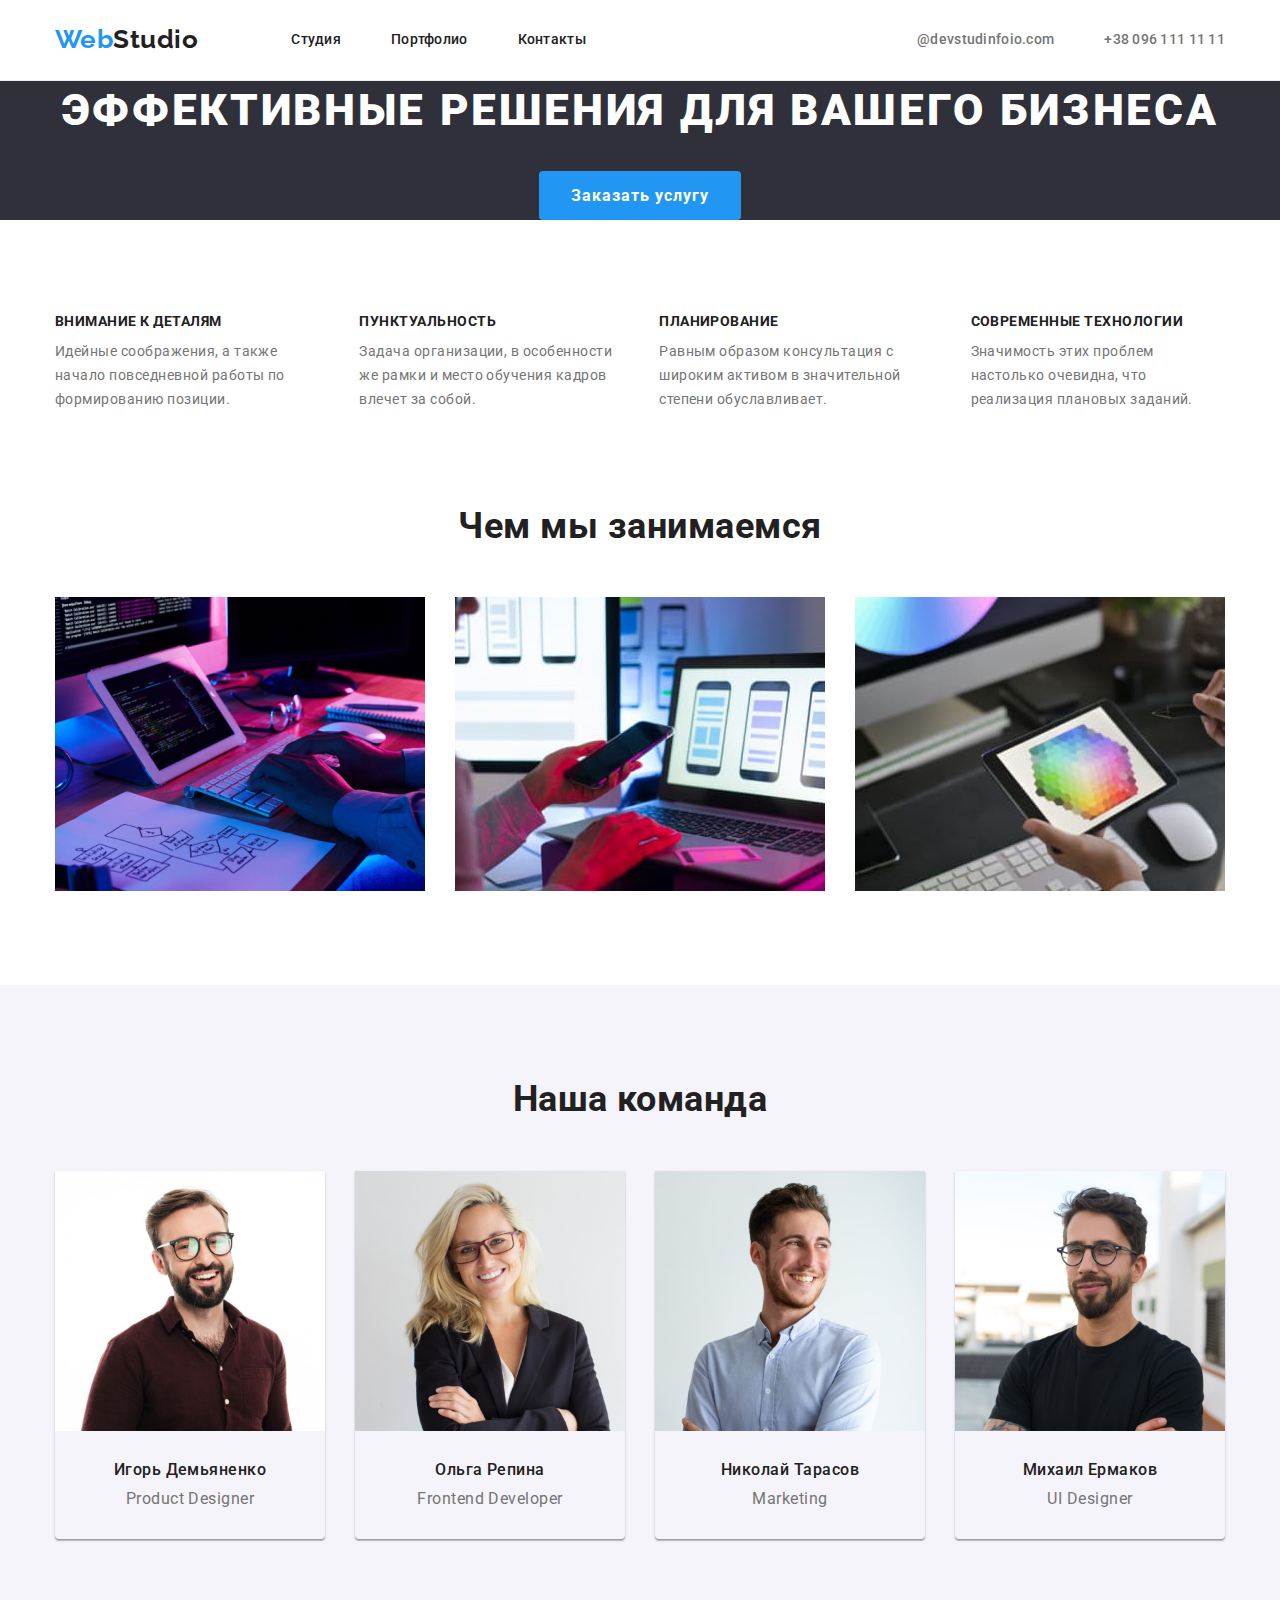
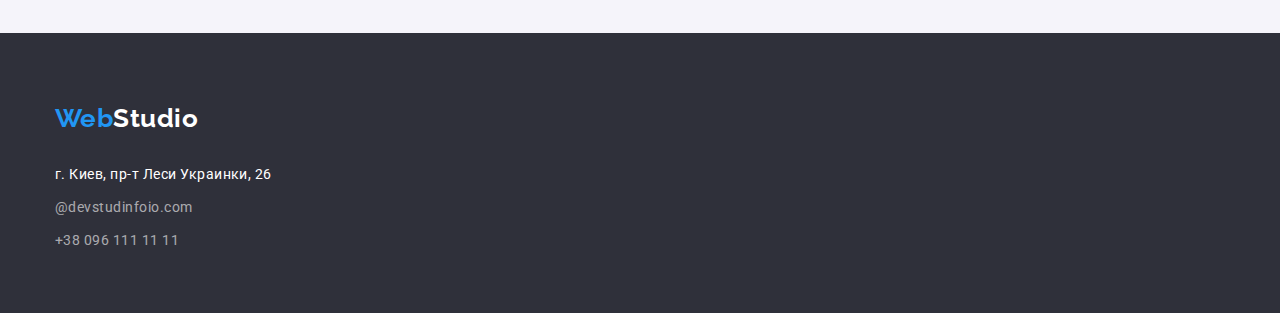
==== index.html @ 8204c412 "home work-4" ====
<!DOCTYPE html>
<html lang="en">
<head>
    <meta charset="UTF-8">
    <meta http-equiv="X-UA-Compatible" content="IE=edge">
    <meta name="viewport" content="width=device-width, initial-scale=1.0">
    <title>Document</title>
    <link rel="preconnect" href="https://fonts.googleapis.com">
    <link rel="preconnect" href="https://fonts.gstatic.com" crossorigin>
    <link href="https://fonts.googleapis.com/css2?family=Raleway:wght@700&family=Roboto:wght@400;500;700;900&display=swap" rel="stylesheet">
    <link rel="stylesheet" href="https://cdnjs.cloudflare.com/ajax/libs/modern-normalize/1.1.0/modern-normalize.min.css">
    <link rel="stylesheet" href="./css/styles.css">
</head>
<body>
    <header class="page-header">
        <div class="container flex-box">
            <nav class="page-nav">
                <a href="./index.html" class="logo"><span class="logo-web">Web</span>Studio</a>
                <ul class="nav-list list">
                    <li class="nav-item"><a href="./index.html">Студия</a></li>
                    <li class="nav-item"><a href="./portfolio.html">Портфолио</a></li>
                    <li class="nav-item"><a href="">Контакты</a></li>
                </ul>
            </nav>
            <ul class="contacts-list list">
                <li class="contact-item"><a href="mailto:@devstudinfoio.com">@devstudinfoio.com</a></li>
                <li class="contact-item"><a href="tel:+380961111111">+38 096 111 11 11</a></li>
            </ul>
        </div>
    </header>
    <main>
        <section class="hero">
            <h1 class="hero-title">Эффективные решения для вашего бизнеса</h1>
            <button type="button" class="hero-btn"> Заказать услугу</button>
        </section>
        <section class="description container section"> 
            <ul class="description-list list">
                <li class="description-item">
                    <h3 class="description-title">Внимание к деталям</h3>
                    <p class="description-text">Идейные соображения, а также начало повседневной работы по формированию позиции.</p>
                </li>
                <li class="description-item">
                    <h3 class="description-title">Пунктуальность</h3>
                    <p class="description-text">Задача организации, в особенности же рамки и место обучения кадров влечет за собой.</p>
                </li>
                <li class="description-item">
                    <h3 class="description-title">Планирование</h3>
                    <p class="description-text">Равным образом консультация с широким активом в значительной степени обуславливает.</p>
                </li>
                <li class="description-item">
                    <h3 class="description-title">Современные технологии</h3>
                    <p class="description-text">Значимость этих проблем настолько очевидна, что реализация плановых заданий.</p>
                </li>
            </ul>
        </section>
        <section class="work container ">
            <h2 class="work-title">Чем мы занимаемся</h2>
            <ul class="work-title-list list">
                <li class="work-img"><img src="./images/img.jpg" alt="Програміст набераэ код на iMac" width="370" height="294">
                </li>
                <li class="work-img"><img src="./images/img-1.jpg" alt="Людина з телефоном в руках" width="370" height="294">
                </li>
                <li class="work-img"><img src="./images/img-2.jpg" alt="Планшет з відкритою пілітрою" width="370" height="294">
                </li>
            </ul>
        </section>
        <section class="team section">
            <div class="container">
                <h2 class="team-title">Наша команда</h2>
                <ul class="team-list list">
                    <li class="team-box">
                        <img src="./images/img-3.jpg" alt="Игорь Демьяненко" width="270" height="260">
                        <div class="team-container">
                            <h3 class="team-name">Игорь Демьяненко</h3>
                            <p class="team-text">Product Designer</p>
                        </div>   
                    </li>
                    <li class="team-box">
                        <img src="./images/img-4.jpg" alt="Ольга Репина" width="270" height="260">
                        <div class="team-container">
                            <h3 class="team-name">Ольга Репина</h3>
                            <p class="team-text">Frontend Developer</p>
                        </div>
                    </li>
                    <li class="team-box">
                        <img src="./images/img-5.jpg" alt="Николай Тарасов" width="270" height="260">
                        <div class="team-container">
                            <h3 class="team-name">Николай Тарасов</h3>
                            <p class="team-text">Marketing</p>
                        </div>
                    </li>
                    <li class="team-box">
                        <img src="./images/img-6.jpg" alt="Михаил Ермаков" width="270" height="260">
                        <div class="team-container">
                            <h3 class="team-name">Михаил Ермаков</h3>
                            <p class="team-text">UI Designer</p>
                        </div>
                    </li>
                </ul>
            </div>
        </section>
    </main> 
    <footer class="footer">
        <div class="container footer-box">
            <a href="./index.html" class="footer-logo"><span class="footer-logo-web">Web</span>Studio</a>
            <address class="contact">
                <p class="footer-location">г. Киев, пр-т Леси Украинки, 26</p>
                <a href="mailto:@devstudinfoio.com" class="footer-contact">@devstudinfoio.com</a>
                <a href="tel:+380961111111" class="footer-contact">+38 096 111 11 11</a>
            </address>
        </div>
    </footer> 
</body>
</html>
---- css/styles.css ----
:root {
  --heading-text-color: #212121;
  --text-color: #757575;
  --accent-color: #2196f3;
  --primary-white-color: #ffffff;
}
body {
  background-color: var(--primary-white-color);
  color: var(--heading-text-color);
  font-family: Roboto, sans-serif;
  letter-spacing: 0.03em;
}

h1,
h2,
h3,
p {
  margin-top: 0;
  margin-bottom: 0;
}

img {
  display: block;
  max-width: 100%;
  height: auto;
}

.section {
  padding-top: 94px;
  padding-bottom: 94px;
}

.container {
  width: 1200px;
  margin-left: auto;
  margin-right: auto;
  padding-left: 15px;
  padding-right: 15px;
  /* outline: 2px solid tomato; */
}

/* Logo */
.logo {
  text-decoration: none;
  color: var(--heading-text-color);
  font-family: Raleway, sans-serif;
  font-weight: bold;
  font-size: 26px;
  line-height: 1.2;
}

.list {
  padding: 0%;
  margin: 0;
  list-style: none;
}

.logo-web {
  color: var(--accent-color);
}

/* Header */

.page-header {
  border-bottom: 1px solid #ececec;
}

.page-nav {
  display: flex;
  align-items: center;
}

.flex-box {
  display: flex;
}

.nav-list {
  display: flex;
  margin-left: 93px;
}

/* .nav-list .nav-item:not(:last-child) {
  margin-right: 50px;
} */

.nav-list .nav-item + .nav-item {
  margin-left: 50px;
}

.nav-item a {
  display: block;
  padding-top: 32px;
  padding-bottom: 32px;

  color: var(--heading-text-color);

  text-decoration: none;
  letter-spacing: 0.02em;
  font-weight: 500;
  font-size: 14px;
  line-height: 1.14;
}

.nav-item a:hover,
.nav-item a:focus {
  color: var(--accent-color);
}

.contacts-list {
  display: flex;
  margin-left: auto;
}

.contacts-list .contact-item + .contact-item {
  margin-left: 50px;
}

.contact-item a {
  display: block;
  padding-top: 32px;
  padding-bottom: 32px;

  color: var(--text-color);

  text-decoration: none;
  letter-spacing: 0.02em;
  font-weight: 500;
  font-size: 14px;
  line-height: 1.14;
}

.contact-item a:hover,
.contact-item a:focus {
  color: var(--accent-color);
}

/*Hero */
.hero {
  text-align: center;
}

.hero-title {
  margin-top: 0;
  margin-bottom: 30px;
  color: var(--primary-white-color);
  font-weight: 900;
  font-size: 44px;
  line-height: 1.36;
  letter-spacing: 0.06em;
  text-transform: uppercase;
}

.hero-btn {
  border-radius: 4px;
  padding: 10px 32px;

  background-color: var(--accent-color);
  color: var(--primary-white-color);
  font-weight: bold;
  font-size: 16px;
  line-height: 1.85;
  letter-spacing: 0.06em;
  border: none;
}

/* Hero filter btn */
.filter-btn {
  padding: 6px 22px;

  border: none;
  border-radius: 4px;

  color: var(--heading-text-color);
  background-color: #f5f4fa;
  font-weight: 500;
  font-size: 16px;
  line-height: 1.6;
  font-family: Roboto;
}

.filter-btn:hover,
.filter-btn:focus {
  color: var(--primary-white-color);
  background-color: var(--accent-color);

  box-shadow: 0px 3px 1px rgba(0, 0, 0, 0.1), 0px 1px 2px rgba(0, 0, 0, 0.08),
    0px 2px 2px rgba(0, 0, 0, 0.12);
}

.filter-list {
  display: flex;
  justify-content: center;
  margin-bottom: 50px;
}

.filter-list .item-btn + .item-btn {
  margin-left: 8px;
}

/* Main */

/* Portfolio */

.title-portfolio {
  display: none;
}

/* description */

.description-title {
  margin-bottom: 10px;
  font-weight: bold;
  font-size: 14px;
  line-height: 1.14;
  text-transform: uppercase;
}

.description-text {
  font-size: 14px;
  line-height: 1.7;
}

.description-text,
.team-text,
.example-text {
  color: var(--text-color);
}

.description-list {
  display: flex;
}

.description-list .description-item + .description-item {
  margin-left: 30px;
}

.example-item a {
  text-decoration: none;
}

.example-title {
  margin-bottom: 4px;

  color: var(--heading-text-color);
  font-size: 18px;
  line-height: 2;
  letter-spacing: 0.06em;
}

.example-text {
  font-size: 16px;
  line-height: 1.87;
}

.example-list {
  display: flex;
  flex-wrap: wrap;
  margin-bottom: -30px;
  margin-right: -30px;
}

.example-item {
  margin-bottom: 30px;
  margin-right: 30px;
}

.example-list > .contact-item {
  flex-basis: calc((100% - 60px) / 4);
}

.ex-box {
  padding: 20px 24px;
  background: #ffffff;
  border: 1px solid #eeeeee;
  box-sizing: border-box;
  border-top: none;
}

/* Work */

.work {
  padding-bottom: 94px;
}

.work-title-list {
  display: flex;
}
.work-title-list .work-img + .work-img {
  margin-left: 30px;
}

/* Team */

.team-container {
  padding-top: 30px;
  padding-bottom: 30px;
  text-align: center;
}

.team-list {
  display: flex;
}

.team-list .team-box + .team-box {
  margin-left: 30px;
}

.team {
  background-color: #f5f4fa;
}

.team-box {
  box-shadow: 0px 1px 3px rgba(0, 0, 0, 0.12), 0px 1px 1px rgba(0, 0, 0, 0.14),
    0px 2px 1px rgba(0, 0, 0, 0.2);
  border-radius: 0px 0px 4px 4px;
}

.work-title,
.team-title {
  margin-bottom: 50px;
  font-size: 36px;
  line-height: 1.16;
  text-align: center;
}

.team-name {
  margin-bottom: 10px;

  font-weight: 500;
  font-size: 16px;
  line-height: 1.18;
}

.team-text {
  font-size: 16px;
  line-height: 1.18;
}

/* Footer */

.footer a {
  text-decoration: none;
}

.footer-logo {
  margin-bottom: 20px;
  display: block;

  color: var(--primary-white-color);
  font-family: Raleway, sans-serif;
  font-weight: bold;
  font-size: 26px;
  line-height: 1.93;
}
.footer-location {
  margin-bottom: 9px;

  color: var(--primary-white-color);
  font-size: 14px;
  line-height: 1.71;
}

.footer-logo-web {
  color: var(--accent-color);
}

.footer-contact {
  display: block;
  color: rgba(255, 255, 255, 0.6);
  font-size: 14px;
  line-height: 1.71;
}

.footer-contact:not(:last-child) {
  margin-bottom: 9px;
}

.footer,
.hero {
  background-color: #2f303a;
}

.footer-logo,
.footer-contact,
.footer-location {
  font-style: normal;
}

.footer-box {
  padding-top: 60px;
  padding-bottom: 60px;
}
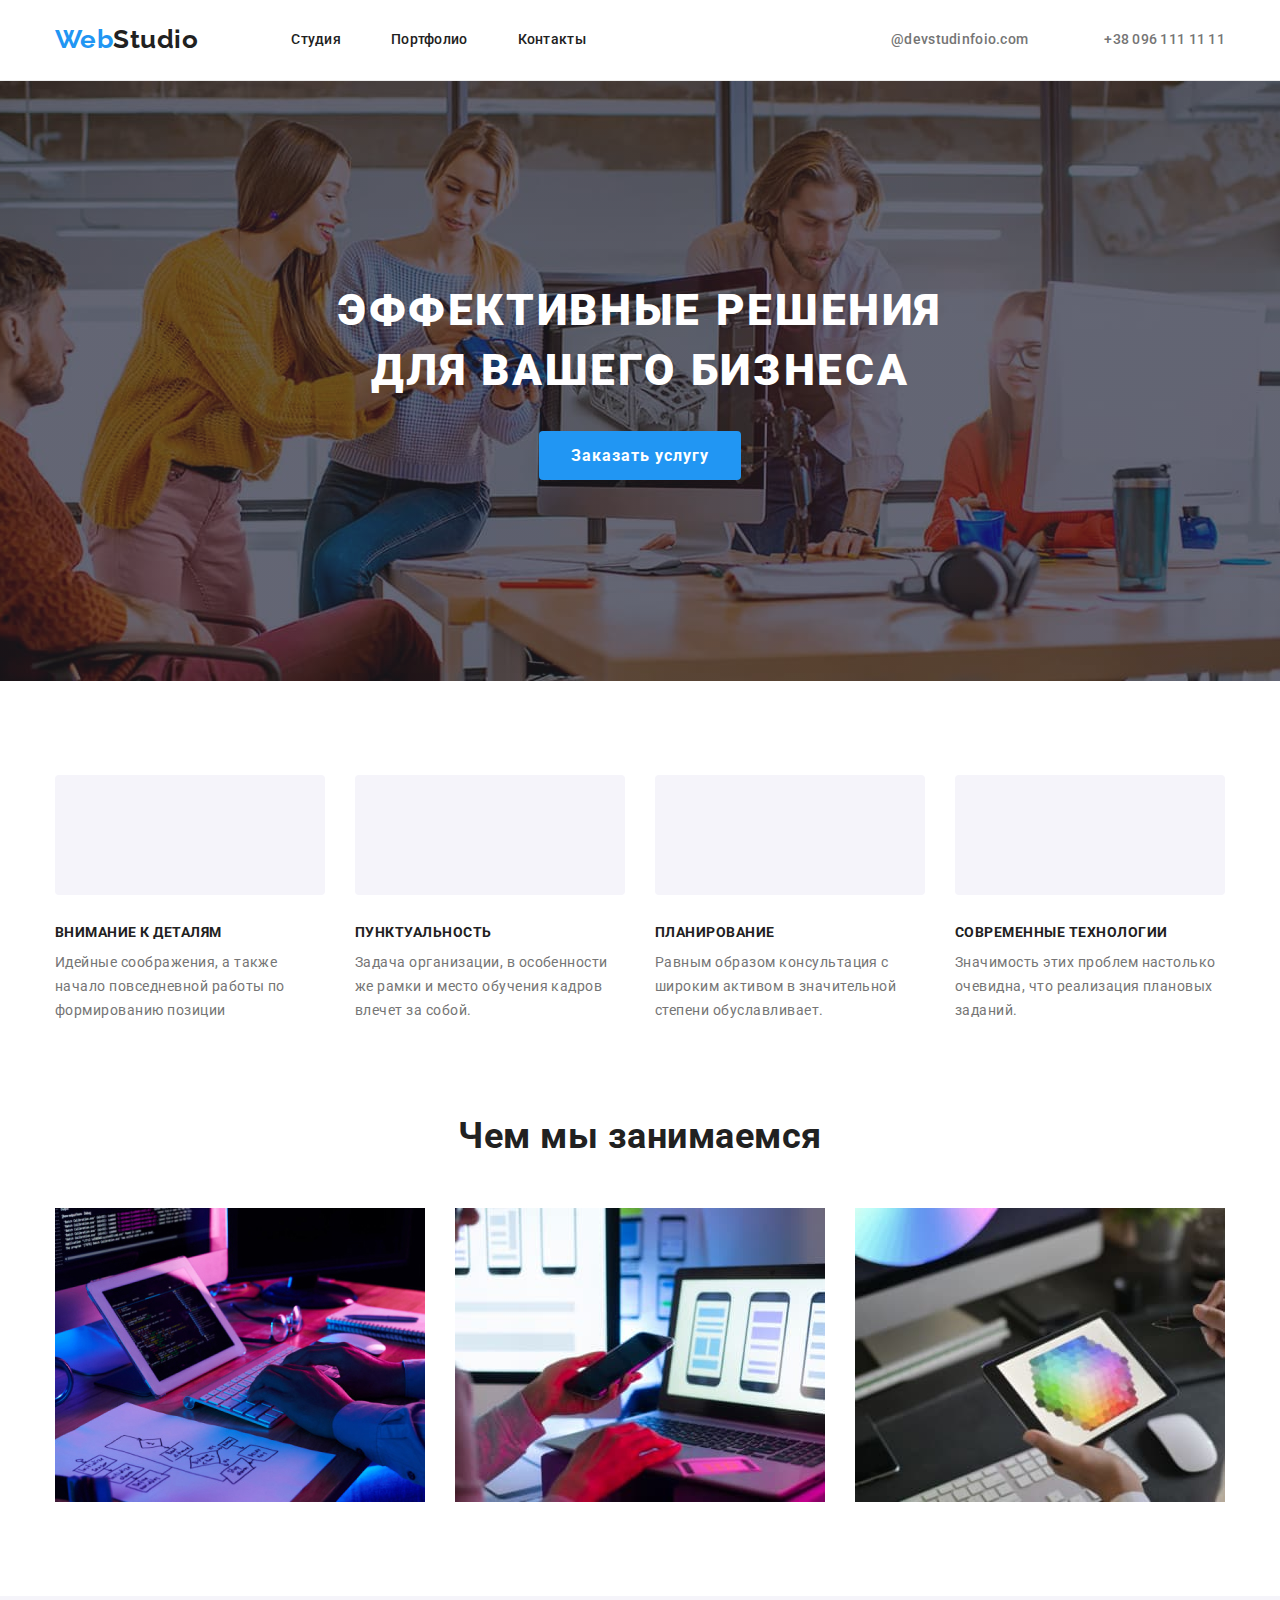
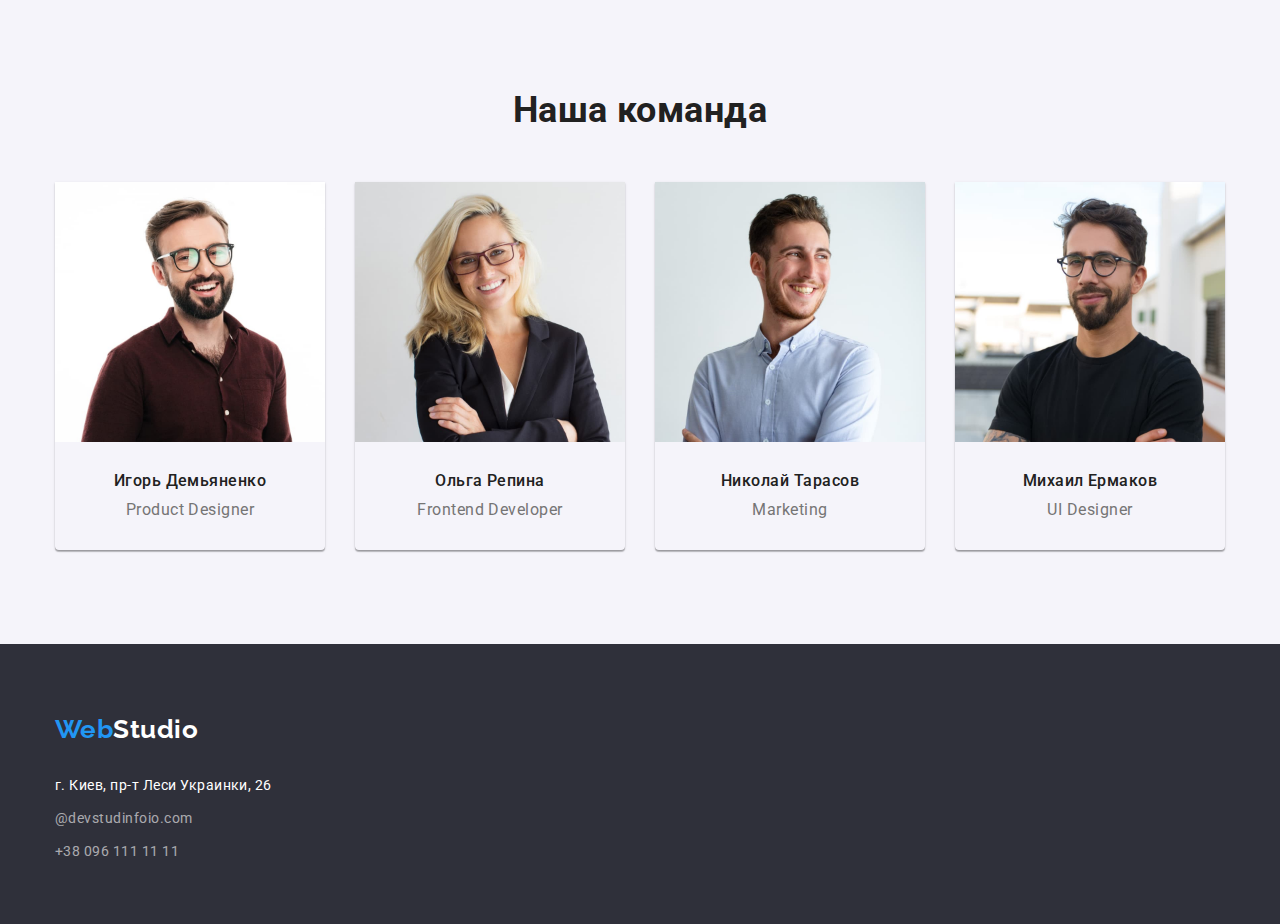
==== commit e3539508: "comitt" ====
--- a/index.html
+++ b/index.html
@@ -1,5 +1,6 @@
 <!DOCTYPE html>
 <html lang="en">
+
 <head>
     <meta charset="UTF-8">
     <meta http-equiv="X-UA-Compatible" content="IE=edge">
@@ -7,10 +8,14 @@
     <title>Document</title>
     <link rel="preconnect" href="https://fonts.googleapis.com">
     <link rel="preconnect" href="https://fonts.gstatic.com" crossorigin>
-    <link href="https://fonts.googleapis.com/css2?family=Raleway:wght@700&family=Roboto:wght@400;500;700;900&display=swap" rel="stylesheet">
-    <link rel="stylesheet" href="https://cdnjs.cloudflare.com/ajax/libs/modern-normalize/1.1.0/modern-normalize.min.css">
+    <link
+        href="https://fonts.googleapis.com/css2?family=Raleway:wght@700&family=Roboto:wght@400;500;700;900&display=swap"
+        rel="stylesheet">
+    <link rel="stylesheet"
+        href="https://cdnjs.cloudflare.com/ajax/libs/modern-normalize/1.1.0/modern-normalize.min.css">
     <link rel="stylesheet" href="./css/styles.css">
 </head>
+
 <body>
     <header class="page-header">
         <div class="container flex-box">
@@ -23,44 +28,85 @@
                 </ul>
             </nav>
             <ul class="contacts-list list">
-                <li class="contact-item"><a href="mailto:@devstudinfoio.com">@devstudinfoio.com</a></li>
-                <li class="contact-item"><a href="tel:+380961111111">+38 096 111 11 11</a></li>
+                <li class="contact-item"><a href="mailto:@devstudinfoio.com">
+                    <svg class="svg-contact" width="16" height="16">
+                        <use href="/images/symbol-defs.svg#icon-sms"></use>
+                    </svg>@devstudinfoio.com</a>
+                </li>
+                <li class="contact-item"><a href="tel:+380961111111">
+                    <svg class="svg-contact" width="16" height="16">
+                        <use href="./images/symbol-defs.svg#icon-phone"></use>
+                    </svg>+38 096 111 11 11</a>
+                </li>
             </ul>
         </div>
     </header>
     <main>
-        <section class="hero">
-            <h1 class="hero-title">Эффективные решения для вашего бизнеса</h1>
-            <button type="button" class="hero-btn"> Заказать услугу</button>
+        <section class="hero hero-content">
+            <div class="hero-box">
+                <h1 class="hero-title">Эффективные решения для вашего бизнеса</h1>
+                <button type="button" class="hero-btn"> Заказать услугу</button>
+            </div>
         </section>
-        <section class="description container section"> 
+        <section class="description container section">
             <ul class="description-list list">
                 <li class="description-item">
+                    <div class="description-svg">
+                        <svg width="70px" height="75px">
+                            <use href="./images/symbol-defs.svg#icon-antenna"></use>
+                        </svg>
+                    </div>
                     <h3 class="description-title">Внимание к деталям</h3>
-                    <p class="description-text">Идейные соображения, а также начало повседневной работы по формированию позиции.</p>
+                    <p class="description-text">Идейные соображения, а также начало повседневной работы по формированию
+                        позиции
+                    </p>
                 </li>
                 <li class="description-item">
+                    <div class="description-svg">
+                        <svg width="70px" height="80px">
+                            <use href="./images/symbol-defs.svg#icon-clock"></use>
+                        </svg>
+                    </div>
                     <h3 class="description-title">Пунктуальность</h3>
-                    <p class="description-text">Задача организации, в особенности же рамки и место обучения кадров влечет за собой.</p>
+                    <p class="description-text">Задача организации, в особенности же рамки и место обучения кадров
+                        влечет за собой.
+                    </p>
                 </li>
                 <li class="description-item">
+                    <div class="description-svg">
+                        <svg width="70px" height="70px">
+                            <use href="./images/symbol-defs.svg#icon-diagram"></use>
+                        </svg>
+                    </div>
                     <h3 class="description-title">Планирование</h3>
-                    <p class="description-text">Равным образом консультация с широким активом в значительной степени обуславливает.</p>
+                    <p class="description-text">Равным образом консультация с широким активом в значительной степени
+                        обуславливает.
+                    </p>
                 </li>
                 <li class="description-item">
+                   <div class="description-svg">
+                        <svg width="80px" height="70px">
+                            <use href="./images/symbol-defs.svg#icon-astronaut"></use>
+                        </svg>
+                    </div>
                     <h3 class="description-title">Современные технологии</h3>
-                    <p class="description-text">Значимость этих проблем настолько очевидна, что реализация плановых заданий.</p>
+                    <p class="description-text">Значимость этих проблем настолько очевидна, что реализация плановых
+                        заданий.
+                    </p>
                 </li>
             </ul>
         </section>
         <section class="work container ">
             <h2 class="work-title">Чем мы занимаемся</h2>
             <ul class="work-title-list list">
-                <li class="work-img"><img src="./images/img.jpg" alt="Програміст набераэ код на iMac" width="370" height="294">
+                <li class="work-img"><img src="./images/img.jpg" alt="Програміст набераэ код на iMac" width="370"
+                        height="294">
                 </li>
-                <li class="work-img"><img src="./images/img-1.jpg" alt="Людина з телефоном в руках" width="370" height="294">
+                <li class="work-img"><img src="./images/img-1.jpg" alt="Людина з телефоном в руках" width="370"
+                        height="294">
                 </li>
-                <li class="work-img"><img src="./images/img-2.jpg" alt="Планшет з відкритою пілітрою" width="370" height="294">
+                <li class="work-img"><img src="./images/img-2.jpg" alt="Планшет з відкритою пілітрою" width="370"
+                        height="294">
                 </li>
             </ul>
         </section>
@@ -73,7 +119,7 @@
                         <div class="team-container">
                             <h3 class="team-name">Игорь Демьяненко</h3>
                             <p class="team-text">Product Designer</p>
-                        </div>   
+                        </div>
                     </li>
                     <li class="team-box">
                         <img src="./images/img-4.jpg" alt="Ольга Репина" width="270" height="260">
@@ -99,7 +145,7 @@
                 </ul>
             </div>
         </section>
-    </main> 
+    </main>
     <footer class="footer">
         <div class="container footer-box">
             <a href="./index.html" class="footer-logo"><span class="footer-logo-web">Web</span>Studio</a>
@@ -109,6 +155,7 @@
                 <a href="tel:+380961111111" class="footer-contact">+38 096 111 11 11</a>
             </address>
         </div>
-    </footer> 
+    </footer>
 </body>
+
 </html>--- a/css/styles.css
+++ b/css/styles.css
@@ -3,6 +3,7 @@
   --text-color: #757575;
   --accent-color: #2196f3;
   --primary-white-color: #ffffff;
+  --background-white-color: #f5f4fa;
 }
 body {
   background-color: var(--primary-white-color);
@@ -116,7 +117,7 @@
 }
 
 .contact-item a {
-  display: block;
+  display: flex;
   padding-top: 32px;
   padding-bottom: 32px;
 
@@ -134,9 +135,40 @@
   color: var(--accent-color);
 }
 
+.svg-contact {
+  margin-right: 10px;
+  fill: var(--text-color);
+}
+
+.svg-contact:hover {
+  fill: var(--accent-color);
+}
+
 /*Hero */
+
+.hero-box {
+  padding-top: 200px;
+  padding-bottom: 200px;
+  margin-left: auto;
+  margin-right: auto;
+  max-width: 700px;
+}
+
 .hero {
   text-align: center;
+}
+
+.hero-content {
+  margin-left: auto;
+  margin-right: auto;
+  text-align: center;
+  height: 600px;
+  max-width: 1600px;
+  background-image: linear-gradient(to right, rgba(47, 48, 58, 0.4), rgba(47, 48, 58, 0.4)),
+    url(../images/Img-16.jpg);
+  background-repeat: no-repeat;
+  background-size: cover;
+  background-position: center;
 }
 
 .hero-title {
@@ -234,6 +266,18 @@
   margin-left: 30px;
 }
 
+.description-svg {
+  display: flex;
+  justify-content: center;
+  padding-top: 25px;
+  text-align: center;
+  height: 120px;
+  width: 270px;
+  background-color: var(--background-white-color);
+  border-radius: 4px;
+  margin-bottom: 30px;
+}
+
 .example-item a {
   text-decoration: none;
 }
@@ -306,7 +350,7 @@
 }
 
 .team {
-  background-color: #f5f4fa;
+  background-color: var(--background-white-color);
 }
 
 .team-box {
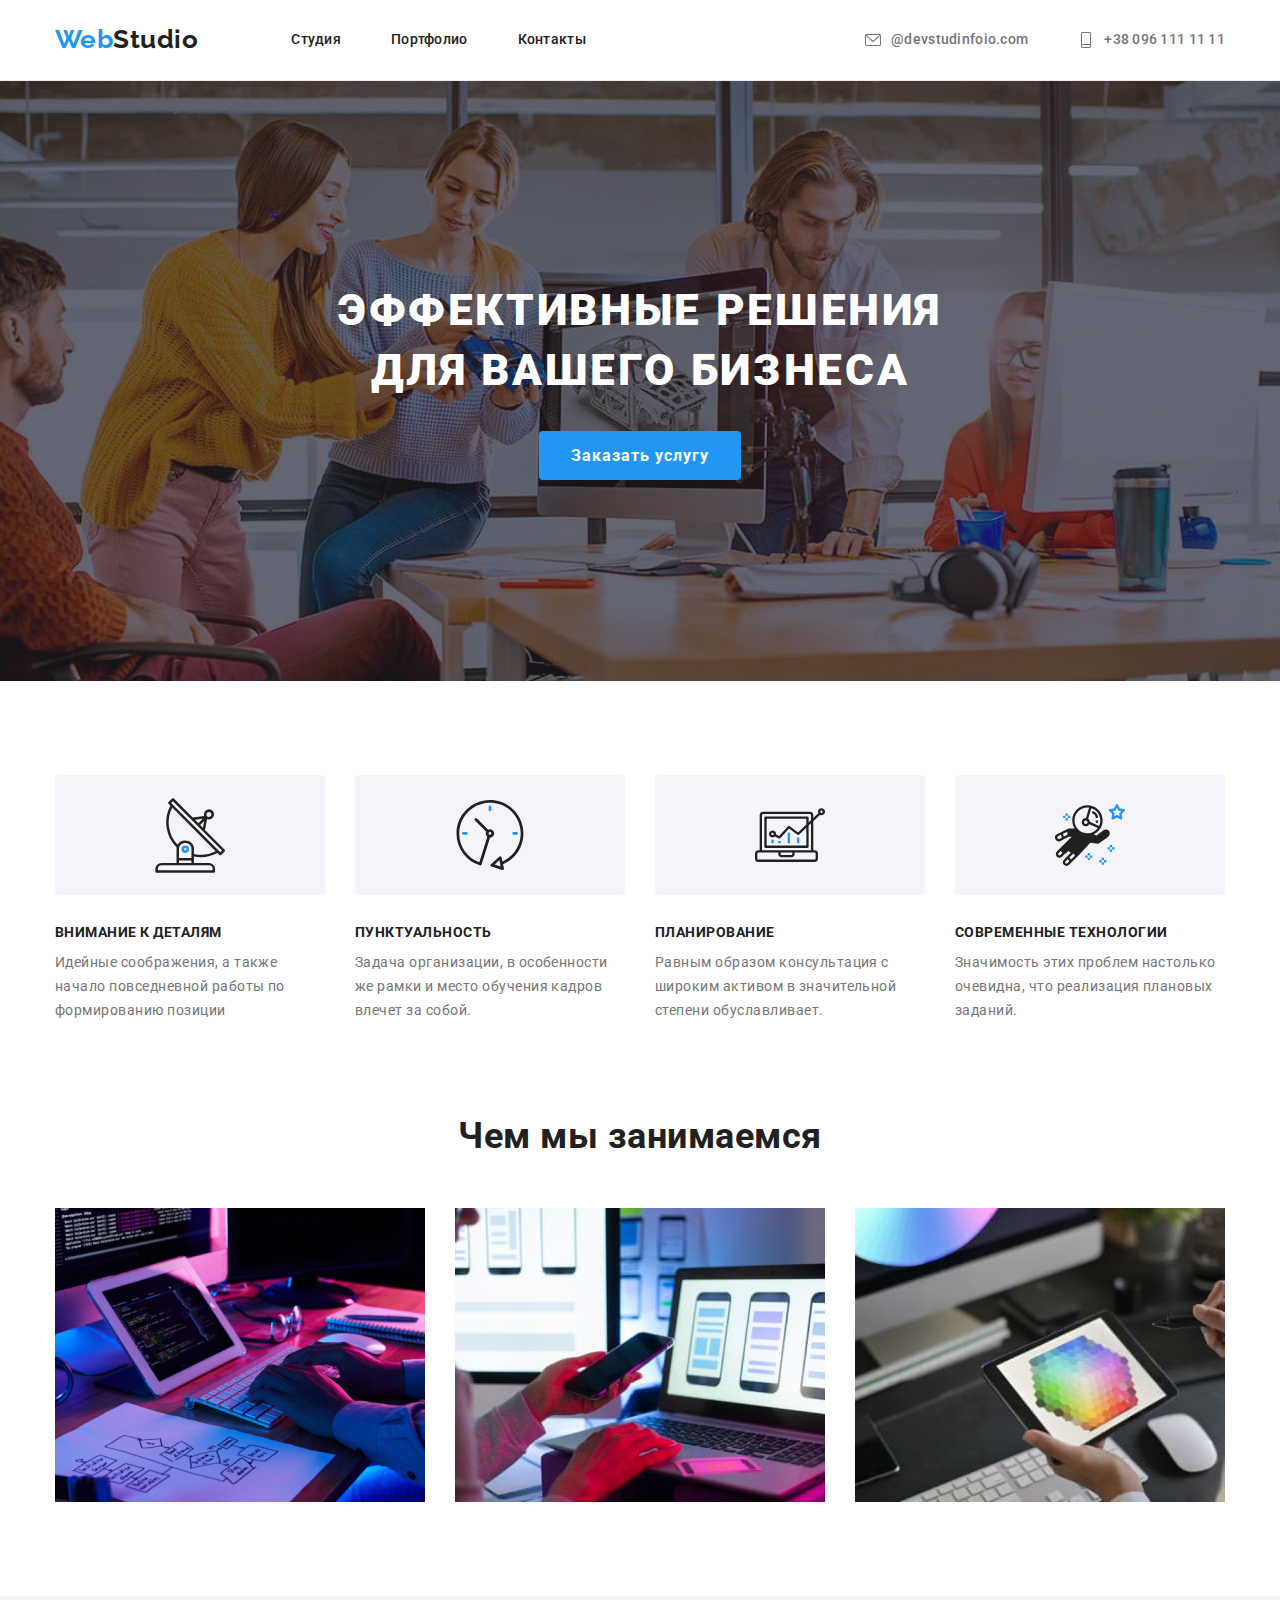
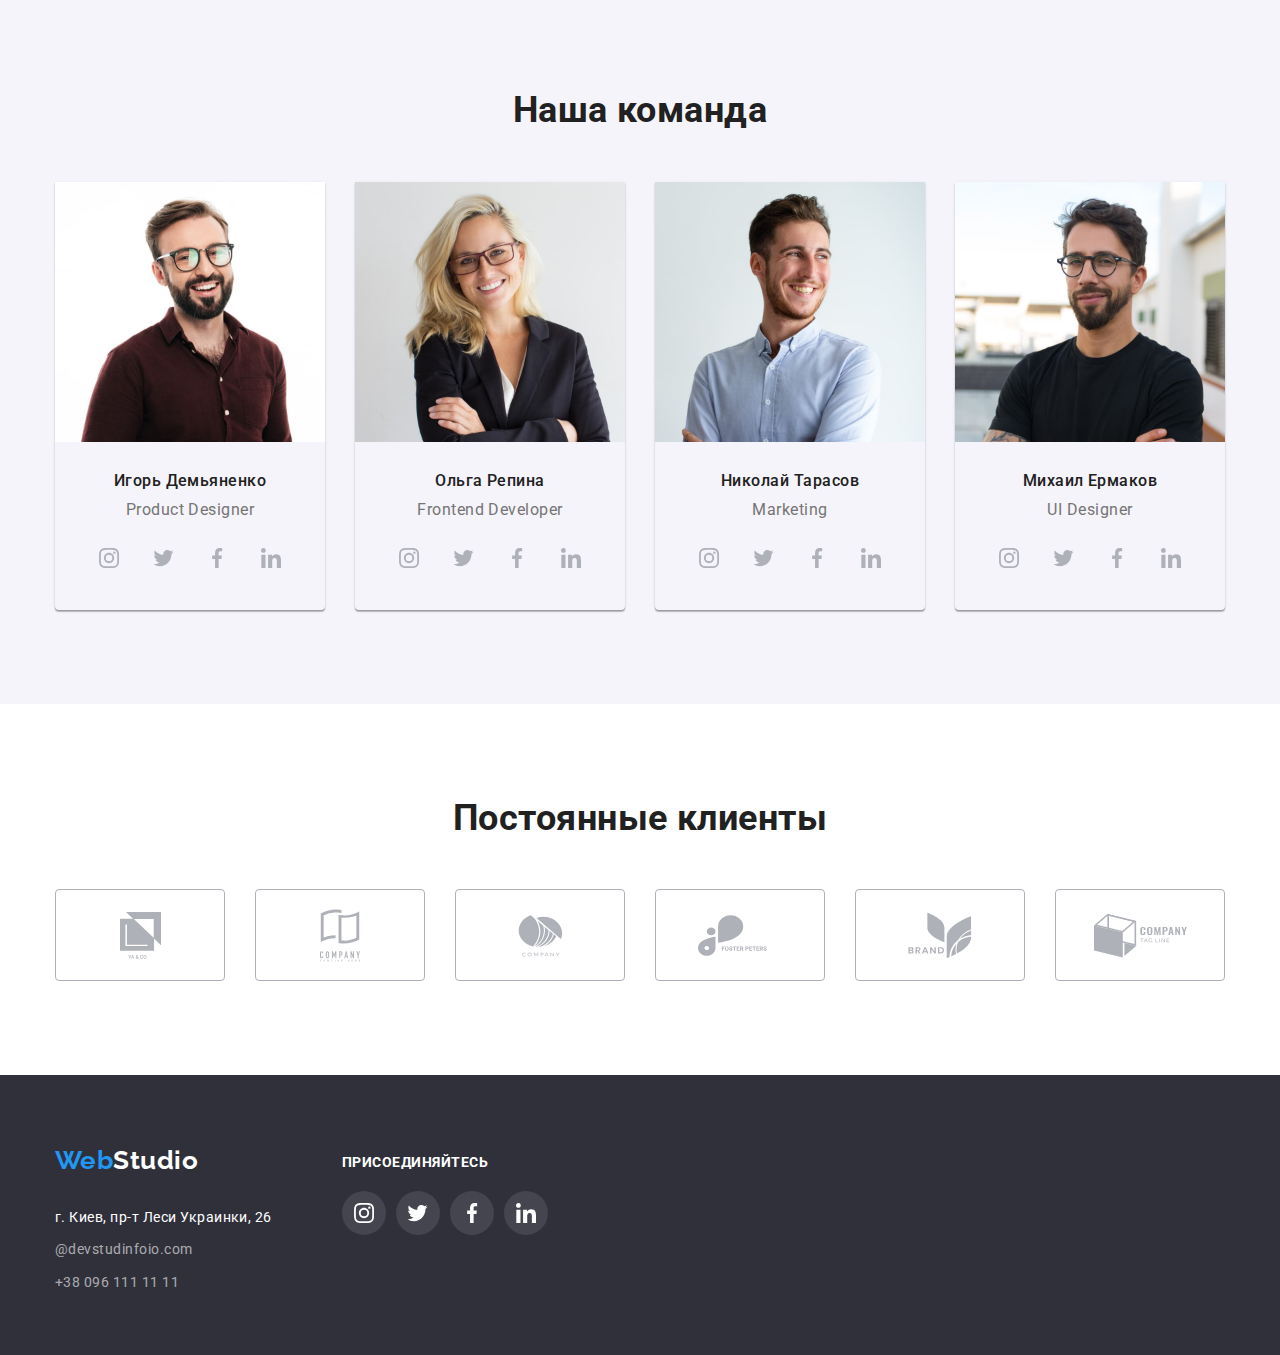
==== commit bd40d709: "Finish home work 4" ====
--- a/index.html
+++ b/index.html
@@ -53,7 +53,7 @@
                 <li class="description-item">
                     <div class="description-svg">
                         <svg width="70px" height="75px">
-                            <use href="./images/symbol-defs.svg#icon-antenna"></use>
+                            <use href="./images/symbol-defs.svg#icon-antena"></use>
                         </svg>
                     </div>
                     <h3 class="description-title">Внимание к деталям</h3>
@@ -119,6 +119,36 @@
                         <div class="team-container">
                             <h3 class="team-name">Игорь Демьяненко</h3>
                             <p class="team-text">Product Designer</p>
+                            <ul class="svg-list">
+                                <li class="social">
+                                    <a href="" class="svg-item">
+                                        <svg class="svg" width="20" height="20">
+                                            <use href="./images/symbol-defs.svg#icon-instagram"></use>
+                                        </svg>
+                                    </a>
+                                </li>
+                                <li class="social">
+                                    <a href="" class="svg-item">
+                                        <svg class="svg" width="25" height="20">
+                                            <use href="./images/symbol-defs.svg#icon-twitter"></use>
+                                        </svg>
+                                    </a>
+                                </li>
+                                <li class="social">
+                                    <a href="" class="svg-item">
+                                        <svg class="svg" width="20" height="30">
+                                            <use href="./images/symbol-defs.svg#icon-facebook"></use>
+                                        </svg>
+                                    </a>
+                                </li>
+                                <li class="social">
+                                    <a href="" class="svg-item">
+                                        <svg class="svg" width="20" height="20">
+                                            <use href="./images/symbol-defs.svg#icon-linkedin"></use>
+                                        </svg>
+                                    </a>
+                                </li>
+                            </ul>
                         </div>
                     </li>
                     <li class="team-box">
@@ -126,6 +156,36 @@
                         <div class="team-container">
                             <h3 class="team-name">Ольга Репина</h3>
                             <p class="team-text">Frontend Developer</p>
+                            <ul class="svg-list">
+                                <li class="social">
+                                    <a href="" class="svg-item">
+                                        <svg class="svg" width="20" height="20">
+                                            <use href="./images/symbol-defs.svg#icon-instagram"></use>
+                                        </svg>
+                                    </a>
+                                </li>
+                                <li class="social">
+                                    <a href="" class="svg-item">
+                                        <svg class="svg" width="25" height="20">
+                                            <use href="./images/symbol-defs.svg#icon-twitter"></use>
+                                        </svg>
+                                    </a>
+                                </li>
+                                <li class="social">
+                                    <a href="" class="svg-item">
+                                        <svg class="svg" width="20" height="30">
+                                            <use href="./images/symbol-defs.svg#icon-facebook"></use>
+                                        </svg>
+                                    </a>
+                                </li>
+                                <li class="social">
+                                    <a href="" class="svg-item">
+                                        <svg class="svg" width="20" height="20">
+                                            <use href="./images/symbol-defs.svg#icon-linkedin"></use>
+                                        </svg>
+                                    </a>
+                                </li>
+                            </ul>
                         </div>
                     </li>
                     <li class="team-box">
@@ -133,6 +193,36 @@
                         <div class="team-container">
                             <h3 class="team-name">Николай Тарасов</h3>
                             <p class="team-text">Marketing</p>
+                            <ul class="svg-list">
+                                <li class="social">
+                                    <a href="" class="svg-item">
+                                        <svg class="svg" width="20" height="20">
+                                            <use href="./images/symbol-defs.svg#icon-instagram"></use>
+                                        </svg>
+                                    </a>
+                                </li>
+                                <li class="social">
+                                    <a href="" class="svg-item">
+                                        <svg class="svg" width="25" height="20">
+                                            <use href="./images/symbol-defs.svg#icon-twitter"></use>
+                                        </svg>
+                                    </a>
+                                </li>
+                                <li class="social">
+                                    <a href="" class="svg-item">
+                                        <svg class="svg" width="20" height="30">
+                                            <use href="./images/symbol-defs.svg#icon-facebook"></use>
+                                        </svg>
+                                    </a>
+                                </li>
+                                <li class="social">
+                                    <a href="" class="svg-item">
+                                        <svg class="svg" width="20" height="20">
+                                            <use href="./images/symbol-defs.svg#icon-linkedin"></use>
+                                        </svg>
+                                    </a>
+                                </li>
+                            </ul>
                         </div>
                     </li>
                     <li class="team-box">
@@ -140,21 +230,133 @@
                         <div class="team-container">
                             <h3 class="team-name">Михаил Ермаков</h3>
                             <p class="team-text">UI Designer</p>
+                            <ul class="svg-list">
+                                <li class="social">
+                                    <a href="" class="svg-item">
+                                        <svg class="svg" width="20" height="20">
+                                            <use href="./images/symbol-defs.svg#icon-instagram"></use>
+                                        </svg>
+                                    </a>
+                                </li>
+                                <li class="social">
+                                    <a href="" class="svg-item">
+                                        <svg class="svg" width="25" height="20">
+                                            <use href="./images/symbol-defs.svg#icon-twitter"></use>
+                                        </svg>
+                                    </a>
+                                </li>
+                                <li class="social">
+                                    <a href="" class="svg-item">
+                                        <svg class="svg" width="20" height="30">
+                                            <use href="./images/symbol-defs.svg#icon-facebook"></use>
+                                        </svg>
+                                    </a>
+                                </li>
+                                <li class="social">
+                                    <a href="" class="svg-item">
+                                        <svg class="svg" width="20" height="20">
+                                            <use href="./images/symbol-defs.svg#icon-linkedin"></use>
+                                        </svg>
+                                    </a>
+                                </li>
+                            </ul>
                         </div>
                     </li>
                 </ul>
             </div>
+        </section>
+        <section class="company container section">
+            <h2 class="company-title">Постоянные клиенты</h2>
+            <ul class="company-list">
+                <li class="company">
+                    <a href="" class="link-company">
+                        <svg class="svg-company" width="47" height="47">
+                            <use href="./images/symbol-defs.svg#icon-group-1"></use>
+                        </svg>
+                    </a>
+                </li>
+                <li class="company">
+                    <a href="" class="link-company">
+                        <svg class="svg-company" width="52" height="63">
+                            <use href="./images/symbol-defs.svg#icon-group-2"></use>
+                        </svg>
+                    </a>
+                </li>
+                <li class="company">
+                    <a href="" class="link-company">
+                        <svg class="svg-company" width="47" height="45">
+                            <use href="./images/symbol-defs.svg#icon-group-3"></use>
+                        </svg>
+                    </a>
+                </li>
+                <li class="company">
+                    <a href="" class="link-company">
+                        <svg class="svg-company" width="125" height="85">
+                            <use href="./images/symbol-defs.svg#icon-group-4"></use>
+                        </svg>
+                    </a>
+                </li>
+                <li class="company">
+                    <a href="" class="link-company">
+                        <svg class="svg-company" width="82" height="63">
+                            <use href="./images/symbol-defs.svg#icon-group-5"></use>
+                        </svg>
+                    </a>
+                </li>
+                <li class="company">
+                    <a href="" class="link-company">
+                        <svg class="svg-company" width="135" height="93">
+                            <use href="./images/symbol-defs.svg#icon-group-6"></use>
+                        </svg>
+                    </a>
+                </li>
+            </ul>
+
         </section>
     </main>
     <footer class="footer">
         <div class="container footer-box">
-            <a href="./index.html" class="footer-logo"><span class="footer-logo-web">Web</span>Studio</a>
-            <address class="contact">
-                <p class="footer-location">г. Киев, пр-т Леси Украинки, 26</p>
-                <a href="mailto:@devstudinfoio.com" class="footer-contact">@devstudinfoio.com</a>
-                <a href="tel:+380961111111" class="footer-contact">+38 096 111 11 11</a>
-            </address>
-        </div>
+            <div>
+                <a href="./index.html" class="footer-logo"><span class="footer-logo-web">Web</span>Studio</a>
+                <address class="contact">
+                    <p class="footer-location">г. Киев, пр-т Леси Украинки, 26</p>
+                    <a href="mailto:@devstudinfoio.com" class="footer-contact">@devstudinfoio.com</a>
+                    <a href="tel:+380961111111" class="footer-contact">+38 096 111 11 11</a>
+                </address>
+            </div>
+            <div class="footer-links">
+                <h3 class="footer-title">присоединяйтесь</h3>
+                <ul class="svg-list">
+                    <li class="social">
+                        <a href="" class="svg-item-footer">
+                            <svg class="svg" width="20" height="20">
+                                <use href="./images/symbol-defs.svg#icon-instagram"></use>
+                            </svg>
+                        </a>
+                    </li>
+                    <li class="social">
+                        <a href="" class="svg-item-footer">
+                            <svg class="svg" width="25" height="20">
+                                <use href="./images/symbol-defs.svg#icon-twitter"></use>
+                            </svg>
+                        </a>
+                    </li>
+                    <li class="social">
+                        <a href="" class="svg-item-footer">
+                            <svg class="svg" width="20" height="30">
+                                <use href="./images/symbol-defs.svg#icon-facebook"></use>
+                            </svg>
+                        </a>
+                    </li>
+                    <li class="social">
+                        <a href="" class="svg-item-footer">
+                            <svg class="svg" width="20" height="20">
+                                <use href="./images/symbol-defs.svg#icon-linkedin"></use>
+                            </svg>
+                        </a>
+                    </li>
+                </ul>
+            </div>
     </footer>
 </body>
 
--- a/css/styles.css
+++ b/css/styles.css
@@ -4,6 +4,7 @@
   --accent-color: #2196f3;
   --primary-white-color: #ffffff;
   --background-white-color: #f5f4fa;
+  --gray-accent-color: #afb1b8;
 }
 body {
   background-color: var(--primary-white-color);
@@ -269,8 +270,7 @@
 .description-svg {
   display: flex;
   justify-content: center;
-  padding-top: 25px;
-  text-align: center;
+  align-items: center;
   height: 120px;
   width: 270px;
   background-color: var(--background-white-color);
@@ -280,6 +280,11 @@
 
 .example-item a {
   text-decoration: none;
+}
+
+.example-item:hover {
+  box-shadow: 0px 1px 1px rgba(0, 0, 0, 0.12), 0px 4px 4px rgba(0, 0, 0, 0.06),
+    1px 4px 6px rgba(0, 0, 0, 0.16);
 }
 
 .example-title {
@@ -378,6 +383,80 @@
 .team-text {
   font-size: 16px;
   line-height: 1.18;
+  margin-bottom: 16px;
+}
+
+.svg-list {
+  display: flex;
+  justify-content: center;
+  list-style: none;
+  margin: 0;
+  padding: 0;
+}
+
+.svg-list .social + .social {
+  margin-left: 10px;
+}
+
+.svg-item {
+  display: flex;
+  padding: 0;
+  color: var(--gray-accent-color);
+  border-radius: 50%;
+  height: 44px;
+  width: 44px;
+  align-items: center;
+  justify-content: center;
+}
+
+.svg {
+  fill: currentColor;
+}
+
+.svg-item:hover {
+  background-color: #2196f3;
+  color: #ffffff;
+}
+
+/* Company link */
+
+.company-title {
+  margin-bottom: 50px;
+  font-size: 36px;
+  line-height: 1.16;
+  text-align: center;
+}
+
+.company-list .company + .company {
+  margin-left: 30px;
+}
+
+.company-list {
+  display: flex;
+  justify-content: center;
+  list-style: none;
+  margin: 0;
+  padding: 0;
+}
+
+.svg-company {
+  fill: currentColor;
+}
+
+.link-company {
+  display: flex;
+  width: 170px;
+  height: 92px;
+  border: 1px solid #afb1b8;
+  border-radius: 4px;
+  align-items: center;
+  justify-content: center;
+  color: var(--gray-accent-color);
+}
+
+.link-company:hover {
+  border: 1px solid #2196f3;
+  color: #2196f3;
 }
 
 /* Footer */
@@ -431,6 +510,38 @@
 }
 
 .footer-box {
+  display: flex;
   padding-top: 60px;
   padding-bottom: 60px;
 }
+
+.footer-title {
+  font-size: 14px;
+  line-height: 1.14;
+  text-transform: uppercase;
+  color: var(--primary-white-color);
+  margin-bottom: 20px;
+}
+
+.footer-links {
+  margin-left: 70px;
+  padding-top: 20px;
+}
+
+/* Footer Links */
+
+.svg-item-footer {
+  display: flex;
+  padding: 0;
+  color: var(--primary-white-color);
+  background: rgba(255, 255, 255, 0.1);
+  border-radius: 50%;
+  height: 44px;
+  width: 44px;
+  align-items: center;
+  justify-content: center;
+}
+
+.svg-item-footer:hover {
+  background-color: #2196f3;
+}
